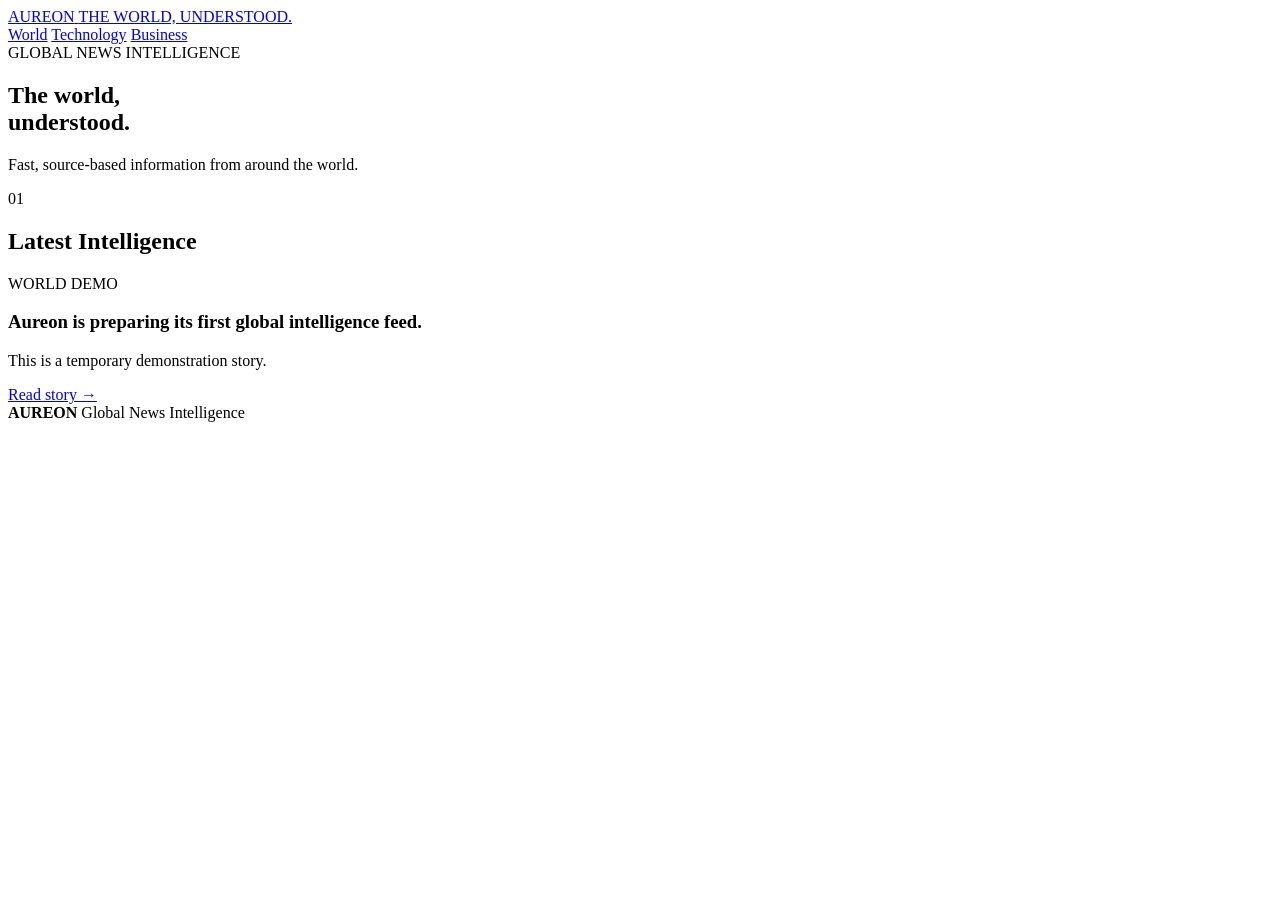
==== index.html @ fce32eb0 "Create index.html for Aureon website Initial HTML structure for the Aureon website, including header" ====
<!DOCTYPE html>
<html lang="en">
<head>
    <meta charset="UTF-8">
    <meta name="viewport" content="width=device-width, initial-scale=1.0">

    <title>Aureon — Global News Intelligence</title>

    <meta
        name="description"
        content="Aureon delivers fast, source-based global news intelligence."
    >

    <meta name="theme-color" content="#0b0d10">

    <link rel="stylesheet" href="style.css">
</head>

<body>

<header class="site-header">

    <div class="container header-inner">

        <a href="/" class="brand">
            <span class="brand-name">AUREON</span>
            <span class="brand-tagline">THE WORLD, UNDERSTOOD.</span>
        </a>

        <nav class="navigation">
            <a href="#world">World</a>
            <a href="#technology">Technology</a>
            <a href="#business">Business</a>
        </nav>

    </div>

</header>


<main>

    <section class="hero">

        <div class="container">

            <span class="eyebrow">
                GLOBAL NEWS INTELLIGENCE
            </span>

            <h1>
                The world,<br>
                understood.
            </h1>

            <p>
                Fast, source-based information from around the world.
            </p>

        </div>

    </section>


    <section class="latest">

        <div class="container">

            <div class="section-heading">
                <span>01</span>
                <h2>Latest Intelligence</h2>
            </div>

            <div id="news-container" class="news-grid">

                <article class="news-card">

                    <div class="news-meta">
                        <span>WORLD</span>
                        <span>DEMO</span>
                    </div>

                    <h3>
                        Aureon is preparing its first global intelligence feed.
                    </h3>

                    <p>
                        This is a temporary demonstration story.
                    </p>

                    <a href="#" class="read-more">
                        Read story →
                    </a>

                </article>

            </div>

        </div>

    </section>

</main>


<footer>

    <div class="container footer-inner">

        <strong>AUREON</strong>

        <span>
            Global News Intelligence
        </span>

    </div>

</footer>


<script src="app.js"></script>

</body>
</html>
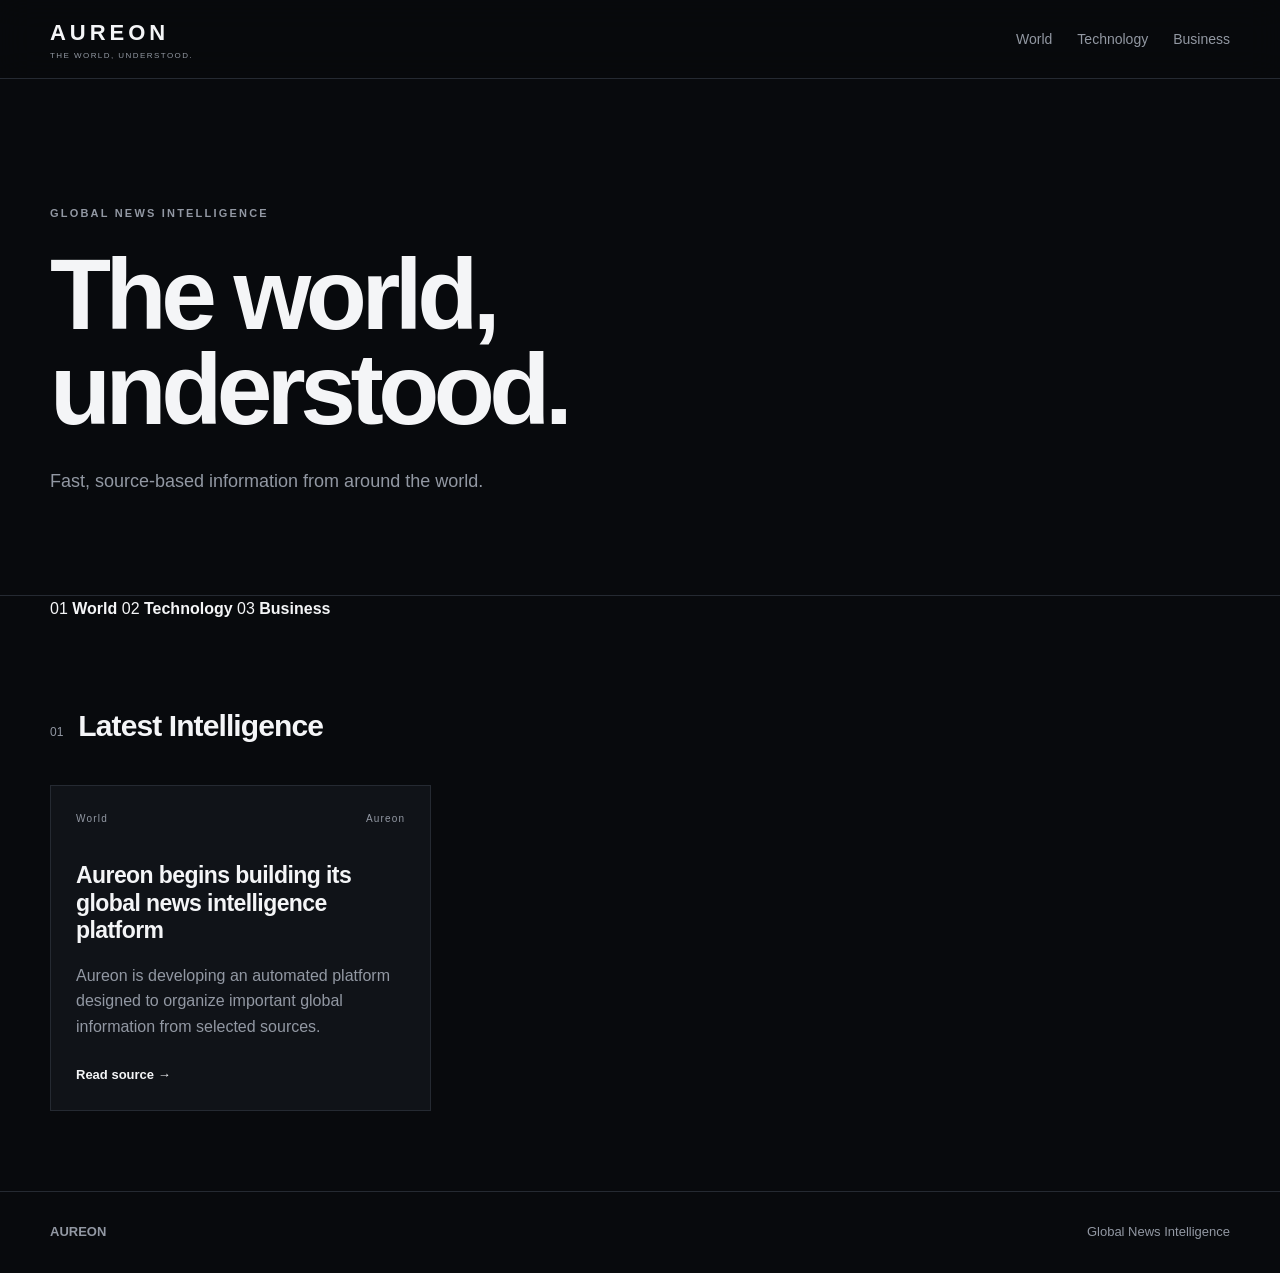
==== commit 499c3250: "Add categories section with links Added a new section for categories with links to World, Technology" ====
--- a/index.html
+++ b/index.html
@@ -61,7 +61,35 @@
 
     </section>
 
+<section class="categories">
 
+    <div class="container">
+
+        <div class="category-grid">
+
+            <a href="?category=World"
+               class="category-card">
+                <span>01</span>
+                <strong>World</strong>
+            </a>
+
+            <a href="?category=Technology"
+               class="category-card">
+                <span>02</span>
+                <strong>Technology</strong>
+            </a>
+
+            <a href="?category=Business"
+               class="category-card">
+                <span>03</span>
+                <strong>Business</strong>
+            </a>
+
+        </div>
+
+    </div>
+
+</section>
     <section class="latest">
 
         <div class="container">
--- a/style.css
+++ b/style.css
@@ -0,0 +1,236 @@
+:root {
+    --background: #080a0d;
+    --surface: #101318;
+    --surface-hover: #161a20;
+    --text: #f4f5f7;
+    --muted: #9298a3;
+    --border: #252a32;
+    --accent: #ffffff;
+}
+
+* {
+    box-sizing: border-box;
+    margin: 0;
+    padding: 0;
+}
+
+html {
+    scroll-behavior: smooth;
+}
+
+body {
+    background: var(--background);
+    color: var(--text);
+    font-family:
+        Inter,
+        -apple-system,
+        BlinkMacSystemFont,
+        "Segoe UI",
+        sans-serif;
+    line-height: 1.6;
+}
+
+a {
+    color: inherit;
+    text-decoration: none;
+}
+
+.container {
+    width: min(1180px, calc(100% - 40px));
+    margin: auto;
+}
+
+
+/* HEADER */
+
+.site-header {
+    border-bottom: 1px solid var(--border);
+    background: rgba(8, 10, 13, 0.92);
+    backdrop-filter: blur(16px);
+    position: sticky;
+    top: 0;
+    z-index: 100;
+}
+
+.header-inner {
+    min-height: 78px;
+    display: flex;
+    align-items: center;
+    justify-content: space-between;
+    gap: 30px;
+}
+
+.brand {
+    display: flex;
+    flex-direction: column;
+}
+
+.brand-name {
+    font-size: 22px;
+    font-weight: 800;
+    letter-spacing: 0.18em;
+}
+
+.brand-tagline {
+    color: var(--muted);
+    font-size: 8px;
+    letter-spacing: 0.18em;
+}
+
+.navigation {
+    display: flex;
+    gap: 25px;
+}
+
+.navigation a {
+    color: var(--muted);
+    font-size: 14px;
+    transition: 0.2s ease;
+}
+
+.navigation a:hover {
+    color: var(--text);
+}
+
+
+/* HERO */
+
+.hero {
+    padding: 120px 0 100px;
+    border-bottom: 1px solid var(--border);
+}
+
+.eyebrow {
+    color: var(--muted);
+    font-size: 11px;
+    font-weight: 700;
+    letter-spacing: 0.2em;
+}
+
+.hero h1 {
+    margin-top: 22px;
+    font-size: clamp(52px, 8vw, 100px);
+    line-height: 0.95;
+    letter-spacing: -0.055em;
+}
+
+.hero p {
+    margin-top: 30px;
+    max-width: 550px;
+    color: var(--muted);
+    font-size: 18px;
+}
+
+
+/* NEWS */
+
+.latest {
+    padding: 80px 0;
+}
+
+.section-heading {
+    display: flex;
+    align-items: baseline;
+    gap: 15px;
+    margin-bottom: 35px;
+}
+
+.section-heading span {
+    color: var(--muted);
+    font-size: 12px;
+}
+
+.section-heading h2 {
+    font-size: 30px;
+    letter-spacing: -0.03em;
+}
+
+.news-grid {
+    display: grid;
+    grid-template-columns: repeat(3, 1fr);
+    gap: 18px;
+}
+
+.news-card {
+    background: var(--surface);
+    border: 1px solid var(--border);
+    padding: 25px;
+    min-height: 300px;
+    display: flex;
+    flex-direction: column;
+    transition: 0.25s ease;
+}
+
+.news-card:hover {
+    background: var(--surface-hover);
+    transform: translateY(-3px);
+}
+
+.news-meta {
+    display: flex;
+    justify-content: space-between;
+    color: var(--muted);
+    font-size: 10px;
+    letter-spacing: 0.12em;
+    margin-bottom: 35px;
+}
+
+.news-card h3 {
+    font-size: 23px;
+    line-height: 1.2;
+    letter-spacing: -0.025em;
+}
+
+.news-card p {
+    margin-top: 18px;
+    color: var(--muted);
+}
+
+.read-more {
+    margin-top: auto;
+    padding-top: 25px;
+    font-size: 13px;
+    font-weight: 600;
+}
+
+
+/* FOOTER */
+
+footer {
+    border-top: 1px solid var(--border);
+    padding: 30px 0;
+}
+
+.footer-inner {
+    display: flex;
+    justify-content: space-between;
+    color: var(--muted);
+    font-size: 13px;
+}
+
+
+/* MOBILE */
+
+@media (max-width: 800px) {
+
+    .header-inner {
+        min-height: 70px;
+    }
+
+    .navigation {
+        display: none;
+    }
+
+    .hero {
+        padding: 90px 0 80px;
+    }
+
+    .news-grid {
+        grid-template-columns: 1fr;
+    }
+
+    .footer-inner {
+        flex-direction: column;
+        gap: 10px;
+    }
+}
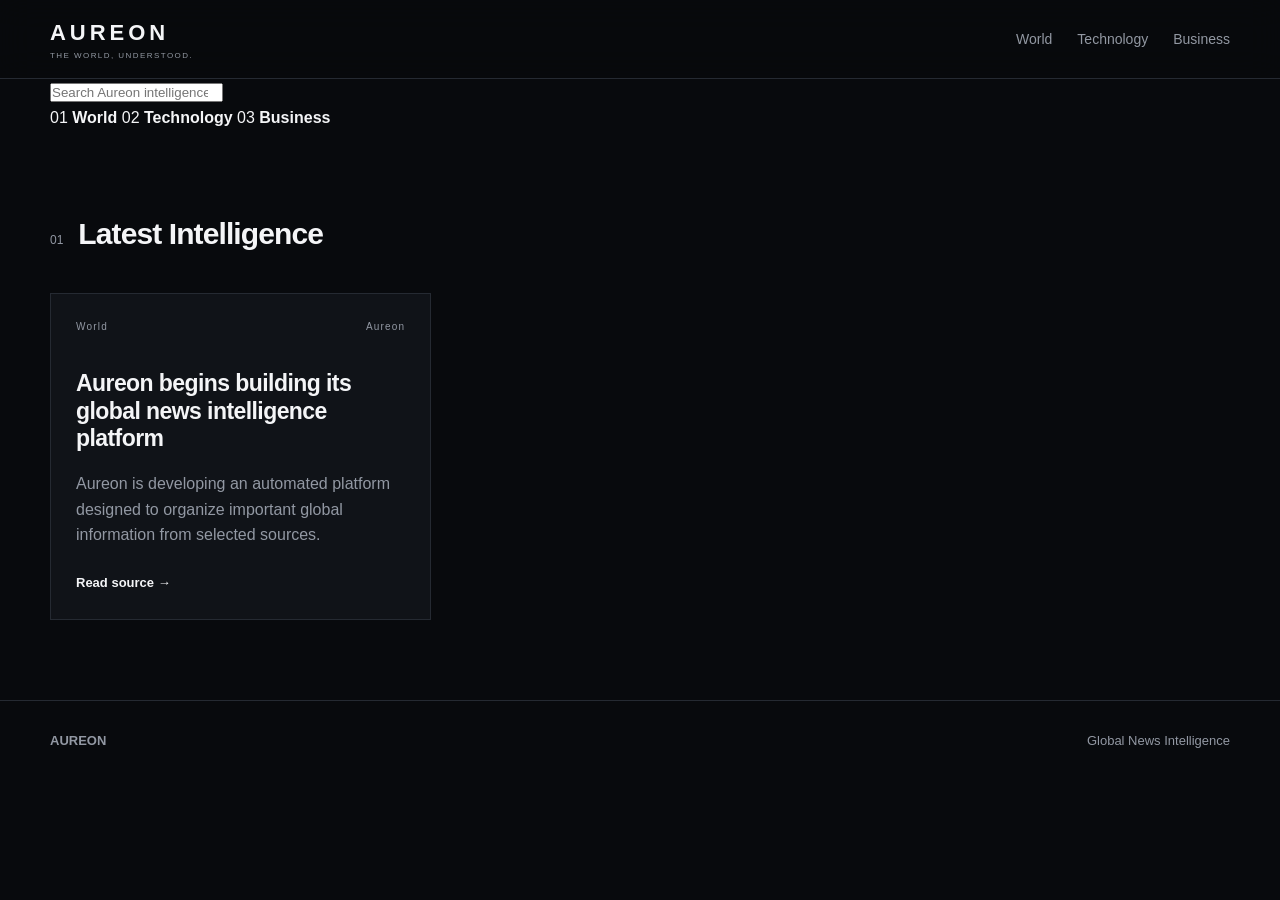
==== commit 461391f6: "Update index.html to include search section Replaced hero section with search section and input fiel" ====
--- a/index.html
+++ b/index.html
@@ -40,26 +40,20 @@
 
 <main>
 
-    <section class="hero">
+    <section class="search-section">
 
-        <div class="container">
+    <div class="container">
 
-            <span class="eyebrow">
-                GLOBAL NEWS INTELLIGENCE
-            </span>
+        <input
+            id="search-input"
+            type="search"
+            placeholder="Search Aureon intelligence..."
+            autocomplete="off"
+        >
 
-            <h1>
-                The world,<br>
-                understood.
-            </h1>
+    </div>
 
-            <p>
-                Fast, source-based information from around the world.
-            </p>
-
-        </div>
-
-    </section>
+</section>
 
 <section class="categories">
 
